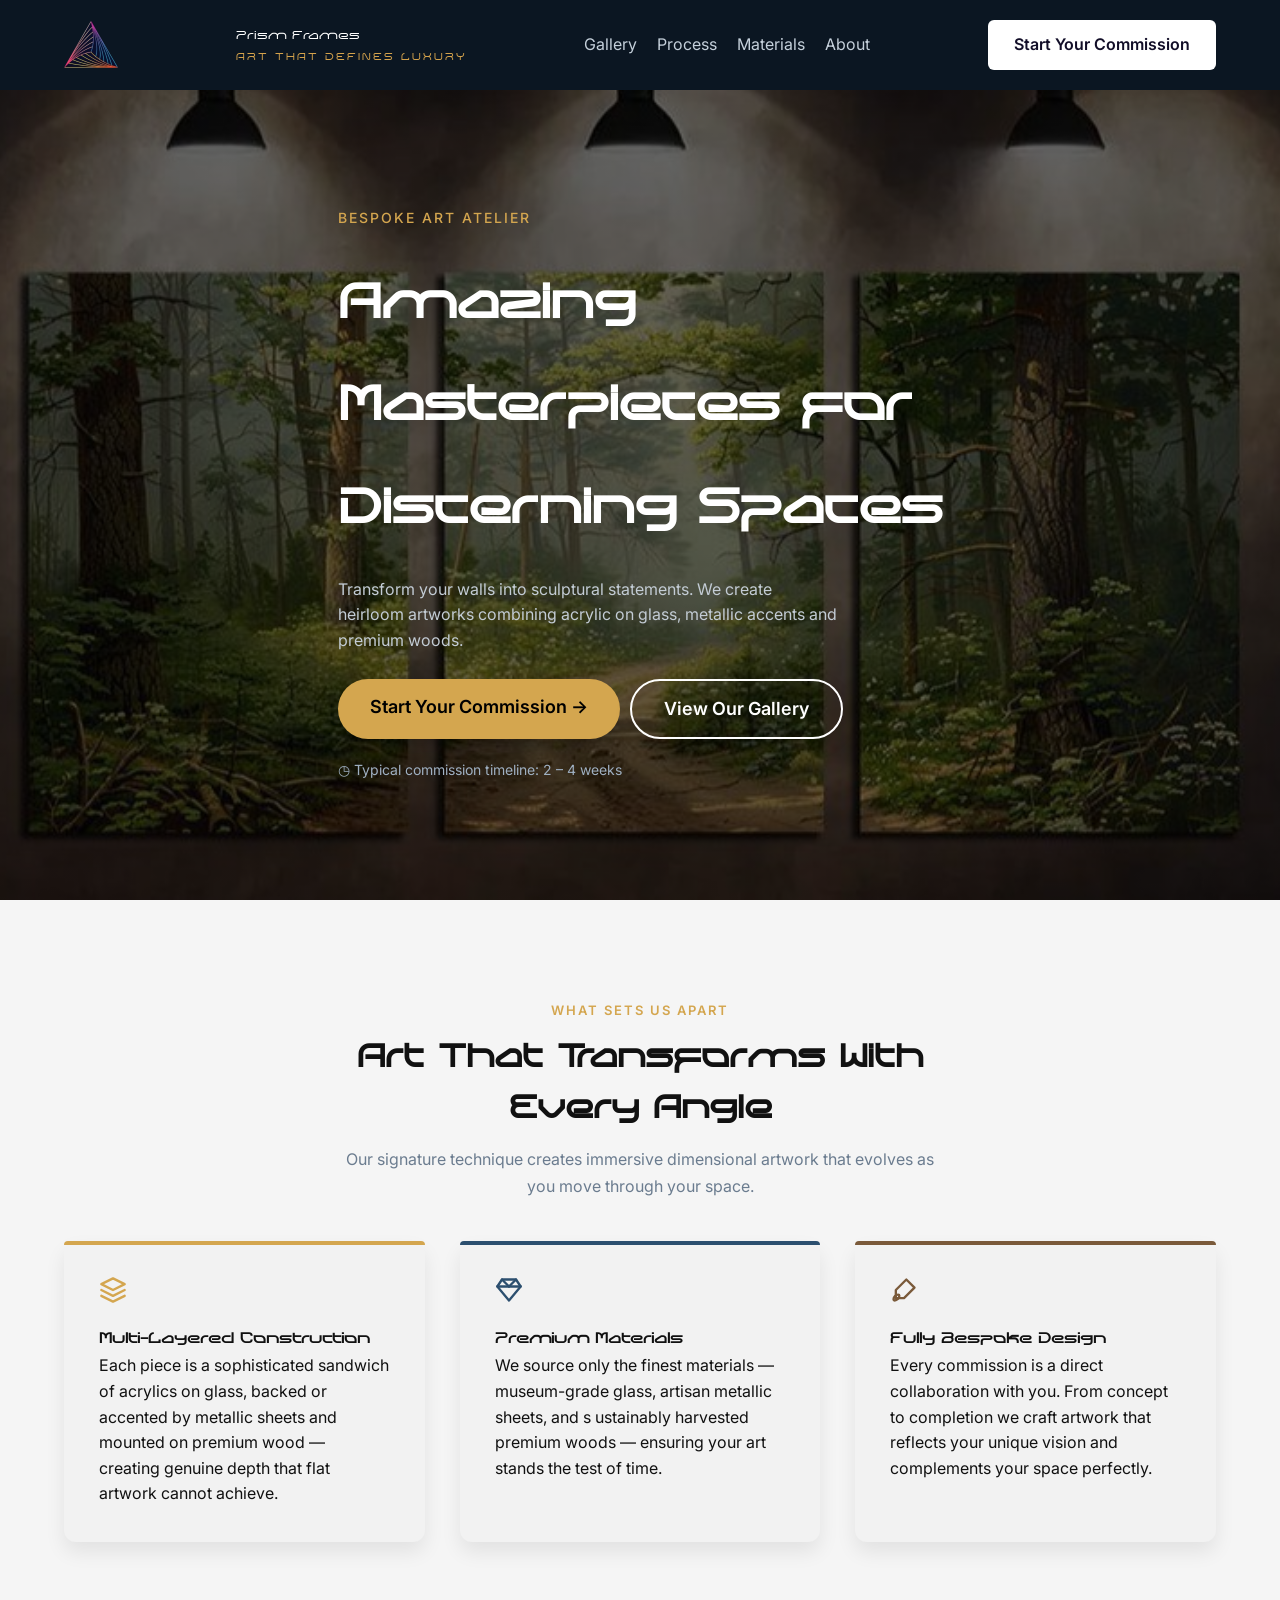
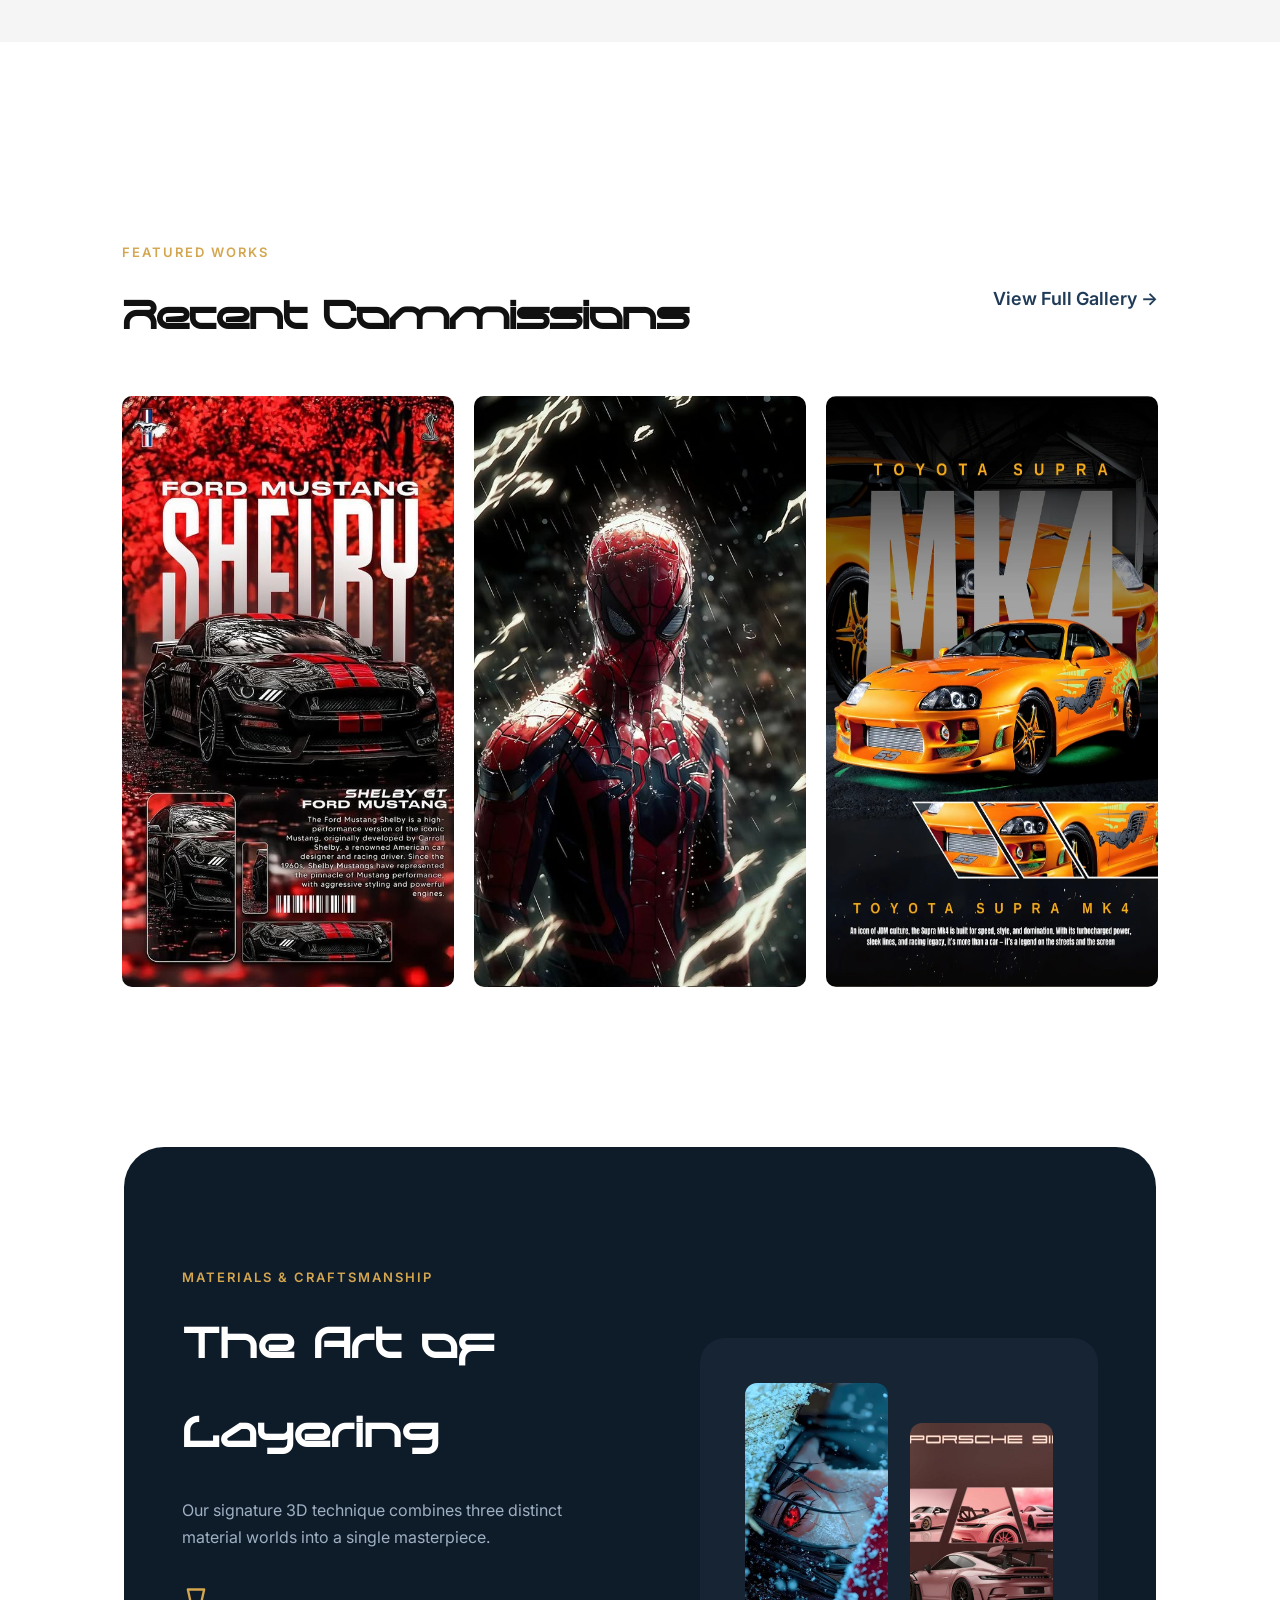
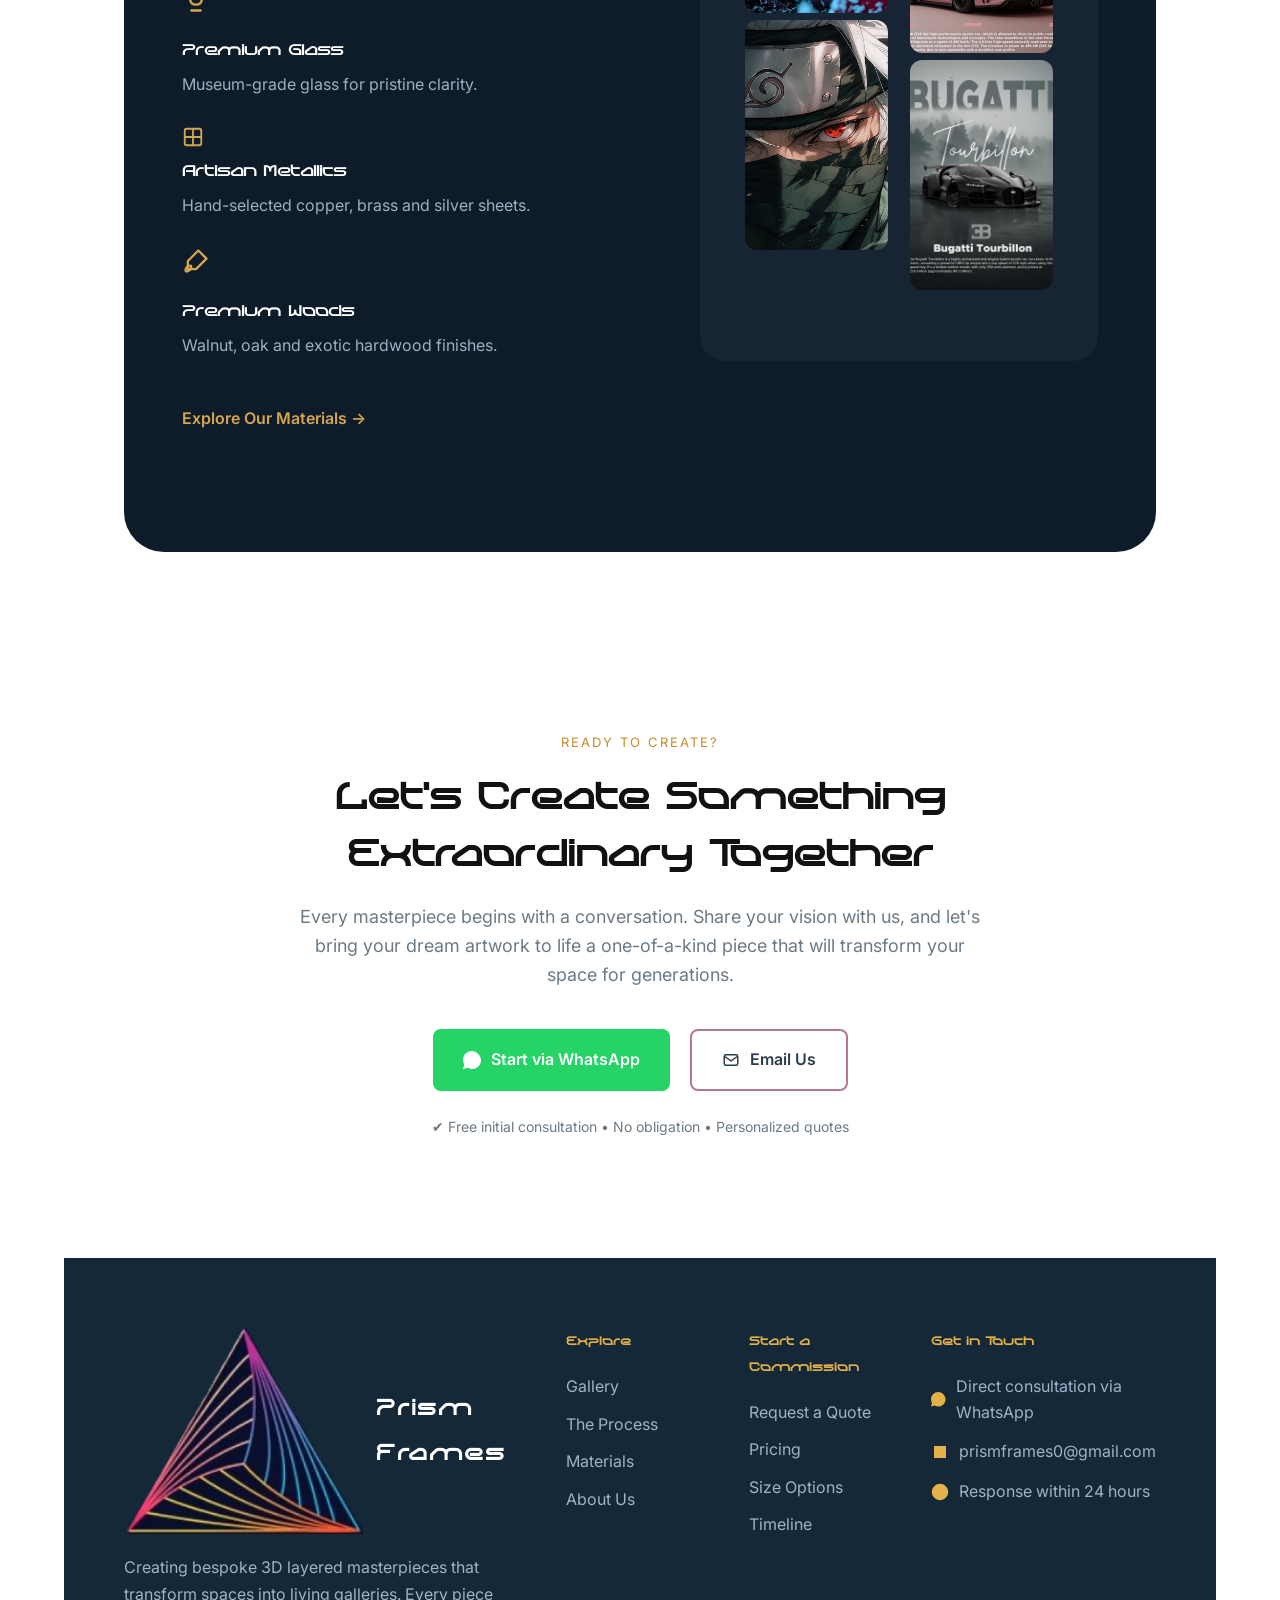
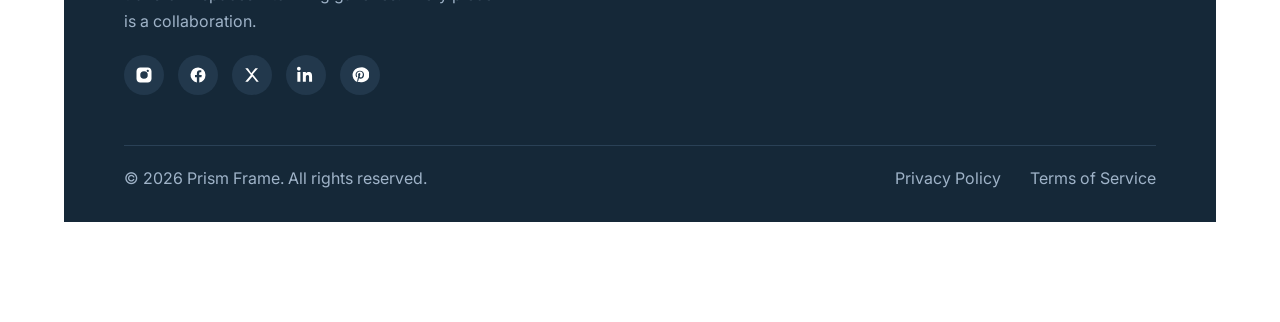
==== index.html @ 024e9307 "Update and rename Prismframe.html to index.html" ====
<!DOCTYPE html>
<html lang="en">
<head>

<meta charset="UTF-8">
<meta name="viewport" content="width=device-width, initial-scale=1.0">

<title>Prism Frames</title>
<link rel="icon" type="image/png" href="images/logo.png">

<link rel="stylesheet" href="style.css">

<link href="https://fonts.googleapis.com/css2?family=Inter:wght@300;400;500;600;700;800&display=swap" rel="stylesheet">

</head>
<div class="lightbox" id="lightbox">
<img id="lightbox-img">
</div>
<body>

<!-- NAVBAR -->

<header class="navbar">
    <img src="images/logo.png" alt="Prism Frames Logo" class="brand-logo">


<div class="brand-logo">
Prism Frames
 <p class="brand-slogan">ART THAT DEFINES LUXURY</p>
</div>

<nav>
<a href="gallery.html">Gallery</a>
<a href="process.html">Process</a>
<a href="materials.html">Materials</a>
<a href="aboutus.html">About</a>
</nav>


<a href="https://wa.me/919709239892" class="nav-btn">
Start Your Commission
</a>

</header>


<!-- HERO -->

<section class="hero reveal">

<div class="hero-content">

<p class="tag">BESPOKE ART ATELIER</p>

<h1>
Amazing <br>
Masterpieces for <br>
Discerning Spaces
</h1>

<p class="hero-text">
Transform your walls into sculptural statements. 
We create heirloom artworks combining acrylic on glass, 
metallic accents and premium woods.
</p>

<div class="hero-buttons">

<a href="https://wa.me/9709239892" class="gold-btn">
Start Your Commission →
</a>
    <a href="gallery.html" class="view-gallery">
        View Our Gallery
    </a>
</div>
<p class="timeline">◷ Typical commission timeline: 2 – 4 weeks</p>

</div>

</section>


<!-- FEATURES -->

<section class="features reveal">

<div class="features-header">

<p class="subtitle">WHAT SETS US APART</p>

<h2>Art That Transforms With Every Angle</h2>

<p class="desc">
Our signature technique creates immersive dimensional artwork
that evolves as you move through your space.
</p>

</div>
<div class="features-grid">

<!-- CARD 1 -->

<div class="feature-card gold">

<div class="icon">
<svg width="28" height="28" viewBox="0 0 24 24" fill="none" stroke="#d4a64f" stroke-width="2" stroke-linecap="round" stroke-linejoin="round">
<polygon points="12 2 2 7 12 12 22 7 12 2"></polygon>
<polyline points="2 12 12 17 22 12"></polyline>
<polyline points="2 17 12 22 22 17"></polyline>
</svg>
</div>

<h3>Multi-Layered Construction</h3>

<p>
Each piece is a sophisticated 
sandwich of acrylics on glass,
backed or accented by metallic
sheets and mounted on premium wood —
creating genuine depth that flat 
artwork cannot achieve.
</p>

</div>


<!-- CARD 2 -->

<div class="feature-card blue">

<div class="icon">
<svg width="28" height="28" viewBox="0 0 24 24" fill="none" stroke="#2c4f6f" stroke-width="2" stroke-linecap="round" stroke-linejoin="round">
<polygon points="6 3 18 3 22 9 12 21 2 9 6 3"></polygon>
<line x1="6" y1="3" x2="12" y2="9"></line>
<line x1="18" y1="3" x2="12" y2="9"></line>
<line x1="2" y1="9" x2="22" y2="9"></line>
</svg>
</div>

<h3>Premium Materials</h3>

<p>
We source only the finest 
materials — museum-grade glass,
artisan metallic sheets, and s
ustainably harvested premium woods —
ensuring your art stands the test of time.
</p>

</div>


<!-- CARD 3 -->

<div class="feature-card brown">

<div class="icon">

<svg width="28" height="28" viewBox="0 0 24 24" fill="none" stroke="#7a5a3a" stroke-width="2" stroke-linecap="round" stroke-linejoin="round">
<path d="M7 16c.5 0 1 .5 1 1 0 2-2 4-4 4-.5 0-1-.5-1-1 0-2 2-4 4-4z"/>
<path d="M14 3l7 7-9 9H5v-7l9-9z"/>
</svg>

</div>

<h3>Fully Bespoke Design</h3>

<p>
Every commission is a direct collaboration with you.
From concept to completion we craft artwork that reflects
your unique vision and complements your space perfectly.
</p>


</div>

</section>


<!-- RECENT COMMISSIONS -->

<section class="gallery reveal">
<section class="gallery">

<div class="gallery-header">

<div>
<p class="subtitle">FEATURED WORKS</p>
<h2 class="gallery-title">Recent Commissions</h2>
</div>

<a href="gallery.html" class    ="view-link">
        View Full Gallery →
    </a>

</div>

<div class="gallery-grid">

<div class="gallery-item">
<img src="images/img1.jpg">
<div class="overlay">
<h3>Ford Mustang Shelby</h3>
</div>
</div>

<div class="gallery-item">
<img src="images/img2.jpg">
<div class="overlay">
<h3>Iron Spider </h3>
</div>
</div>

<div class="gallery-item">
<img src="images/img3.jpg">
<div class="overlay">
<h3>Toyota Supra MK4</h3>
</div>
</div>

</div>

</section>


<!-- MATERIALS -->

<section class="materials reveal">

<div class="materials-wrapper">

<div class="materials-left">

<p class="subtitle">MATERIALS & CRAFTSMANSHIP</p>

<h2>The Art of Layering</h2>

<p class="desc">
Our signature 3D technique combines three distinct
material worlds into a single masterpiece.
</p>

<div class="feature">
    <div class="icon">
<svg width="22" height="22" viewBox="0 0 24 24" fill="none" stroke="#d4a64f" stroke-width="2" stroke-linecap="round" stroke-linejoin="round">

<path d="M5 3h14l-2 9a5 5 0 0 1-5 4 5 5 0 0 1-5-4L5 3z"></path>
<line x1="8" y1="21" x2="16" y2="21"></line>

</svg>
</div>
<h3>Premium Glass</h3>
<p>Museum-grade glass for pristine clarity.</p>
</div>

<div class="feature">
    <svg width="22" height="22" viewBox="0 0 24 24" fill="none" stroke="#d4a64f" stroke-width="2" stroke-linecap="round" stroke-linejoin="round">

<rect x="3" y="3" width="18" height="18" rx="2"></rect>
<line x1="3" y1="12" x2="21" y2="12"></line>
<line x1="12" y1="3" x2="12" y2="21"></line>

</svg>
<h3>Artisan Metallics</h3>
<p>Hand-selected copper, brass and silver sheets.</p>
</div>

<div class="feature">
    <div class="icon">
<svg width="22" height="22" viewBox="0 0 24 24" fill="none" stroke="#d4a64f" stroke-width="2" stroke-linecap="round" stroke-linejoin="round">
<path d="M7 16c.5 0 1 .5 1 1 0 2-2 4-4 4-.5 0-1-.5-1-1 0-2 2-4 4-4z"/>
<path d="M14 3l7 7-9 9H5v-7l9-9z"/>
</svg>
</div>  
<h3>Premium Woods</h3>
<p>Walnut, oak and exotic hardwood finishes.</p>
</div>

<a href="materials.html"class="materials-link">Explore Our Materials →</a>

</div>


<div class="materials-right">

<div class="materials-grid">

<img src="images/img4.jpg">
<img src="images/img5.jpg">
<img src="images/img6.jpg">
<img src="images/img7.jpg">

</div>

</div>

</div>

</section>


<!-- CTA -->

<section class="cta-section">

<p class="cta-top">READY TO CREATE?</p>

<h2 class="cta-title">
Let’s Create Something<br>
Extraordinary Together
</h2>

<p class="cta-text">
Every masterpiece begins with a conversation. Share your vision with us,
and let's bring your dream artwork to life a one-of-a-kind piece that
will transform your space for generations.
</p>

<div class="cta-buttons">

<a href="https://wa.me/9709239892?text=Hello%20I%20am%20interested%20in%20a%20custom%20artwork"
class="cta-btn whatsapp"
target="_blank">

<svg width="18" height="18" viewBox="0 0 24 24" fill="white">
<path d="M20 3.5A11.94 11.94 0 0012.04 0C5.39 0 .02 5.37.02 12.01c0 2.12.55 4.19 1.6 6.01L0 24l6.17-1.61a11.9 11.9 0 005.87 1.5h.01c6.64 0 12.02-5.37 12.02-12.01A11.9 11.9 0 0020 3.5z"/>
</svg>

Start via WhatsApp
</a>

<a href="mailto:prismframes0@gmail.com" class="cta-btn email">

<svg width="18" height="18" viewBox="0 0 24 24" fill="none" stroke="currentColor" stroke-width="2">
<rect x="3" y="5" width="18" height="14" rx="2"/>
<path d="M3 7l9 6 9-6"/>
</svg>

Email Us
</a>

</div>

<p class="cta-note">
✔ Free initial consultation • No obligation • Personalized quotes
</p>

</section>


<!-- FOOTER -->

<footer class="site-footer">

<div class="footer-container">

<!-- LEFT -->
<div class="footer-brand">

<div class="footer-logo">
<img src="images/logo2.png" alt="Prism Frames">
<span class="brand-name">Prism Frames</span>
</div>

<p>
Creating bespoke 3D layered masterpieces that transform spaces into living galleries.
Every piece is a collaboration.
</p>

<div class="social-icons">

<a href="https://www.instagram.com/prism_frames" class="social">

<!-- Instagram -->
<svg viewBox="0 0 24 24">
<path d="M7 2C4.2 2 2 4.2 2 7v10c0 2.8 2.2 5 5 5h10c2.8 0 5-2.2 5-5V7c0-2.8-2.2-5-5-5H7zm5 5a5 5 0 110 10 5 5 0 010-10zm6.5-.5a1.5 1.5 0 11-3.001-.001A1.5 1.5 0 0118.5 6.5z"/>
</svg>

</a>

<a href="https://www.facebook.com/share/1DdJ3RttHo/" class="social">

<!-- Facebook -->
<svg viewBox="0 0 24 24">
<path d="M22 12a10 10 0 10-11.5 9.9v-7H8v-3h2.5V9.5c0-2.5 1.5-3.9 3.7-3.9 1.1 0 2.2.2 2.2.2v2.4h-1.2c-1.2 0-1.6.7-1.6 1.5V12H17l-.4 3h-2.9v7A10 10 0 0022 12z"/>
</svg>

</a>

<a href="https://x.com/Prism_Frames" class="social">

<!-- X -->
<svg viewBox="0 0 24 24">
<path d="M3 3l7.5 9L3 21h3.5l6-7 5.5 7H21l-8-10 7-8h-3.5l-5.5 6.5L6.5 3z"/>
</svg>

</a>

<a href="#" class="social">

<!-- LinkedIn -->
<svg viewBox="0 0 24 24">
<path d="M4.98 3.5C4.98 4.9 3.9 6 2.5 6S0 4.9 0 3.5 1.1 1 2.5 1 4.98 2.1 4.98 3.5zM.5 8h4v13h-4V8zm7.5 0h3.8v1.8h.1c.5-.9 1.8-1.8 3.6-1.8 3.9 0 4.6 2.6 4.6 6V21h-4v-5.7c0-1.4 0-3.2-2-3.2s-2.3 1.5-2.3 3.1V21h-4V8z"/>
</svg>

</a>

<a href="https://pin.it/6eD6Xd6Yu" class="social">

<!-- Pinterest -->
<svg viewBox="0 0 24 24">
<path d="M12 2a10 10 0 00-3.6 19.3c-.1-.8-.2-2 .1-2.8l1.3-5.5s-.3-.6-.3-1.4c0-1.3.8-2.3 1.8-2.3.8 0 1.2.6 1.2 1.3 0 .8-.5 2-.8 3.1-.2.9.4 1.6 1.3 1.6 1.6 0 2.8-1.7 2.8-4.2 0-2.2-1.6-3.8-4-3.8-2.7 0-4.3 2-4.3 4.1 0 .8.3 1.7.7 2.1.1.1.1.2.1.3l-.3 1.2c0 .2-.2.2-.3.1-1-.5-1.6-2.1-1.6-3.4 0-2.8 2-5.3 5.8-5.3 3.1 0 5.5 2.2 5.5 5.1 0 3.1-2 5.6-4.7 5.6-.9 0-1.8-.5-2.1-1l-.6 2.4c-.2.8-.7 1.8-1 2.4.8.2 1.6.3 2.5.3A10 10 0 1012 2z"/>
</svg>

</a>

</div>
</div>

<!-- EXPLORE -->
<div class="footer-column">
<h4>Explore</h4>
<a href="gallery.html">Gallery</a>
<a href="process.html">The Process</a>
<a href="material.html">Materials</a>
<a href="aboutus.html">About Us</a>
</div>

<!-- COMMISSION -->
<div class="footer-column">
<h4>Start a Commission</h4>
<a href="https://wa.me/9709239892?text=Hello%20I%20am%20interested%20in%20a%20custom%20artwork%20and%20request%20a%20quote">Request a Quote</a>
<a href="https://wa.me/9709239892?text=Hello%20I%20want%20to%20inquire%20my%20order%20ID:">Pricing</a>
<a href="https://wa.me/9709239892">Size Options</a>
<a href="https://wa.me/9709239892">Timeline</a>
</div>

<!-- CONTACT -->
<div class="footer-column">
<h4>Get in Touch</h4>

<div class="contact-item">
<svg viewBox="0 0 24 24">
<path d="M20 3.5A11.94 11.94 0 0012.04 0C5.39 0 .02 5.37.02 12.01c0 2.12.55 4.19 1.6 6.01L0 24l6.17-1.61a11.9 11.9 0 005.87 1.5h.01c6.64 0 12.02-5.37 12.02-12.01A11.9 11.9 0 0020 3.5z"/>
</svg>
<span>Direct consultation via WhatsApp</span>
</div>

<div class="contact-item">
<svg viewBox="0 0 24 24">
<path d="M4 4h16v16H4z"/>
</svg>
<span>prismframes0@gmail.com</span>
</div>

<div class="contact-item">
<svg viewBox="0 0 24 24">
<path d="M12 1a11 11 0 1011 11A11 11 0 0012 1zm1 11.5V6h-2v7h6v-2z"/>
</svg>
<span>Response within 24 hours</span>
</div>

</div>

</div>

<div class="footer-bottom">

<p>© 2026 Prism Frame. All rights reserved.</p>

<div class="footer-links">
<a href="privacy.html">Privacy Policy</a>
<a href="terms.html">Terms of Service</a>
</div>

</div>

</footer>


<script src="script.js"></script>

</body>
</html>
---- style.css ----
@font-face{
font-family:'neofolia';
src:url('./font/neofolia.ttf') format('truetype');
font: weight -25px;
font-style:normal;
}
*{
margin:0;
padding:0;
box-sizing:border-box;
font-family:'Inter', sans-serif ;
}

body{
background:#0b1622;
color:white;
line-height:1.6;
font-family:'Inter', sans-serif;
}
h1,h2,h3,h4,h5,h6{
font-family:'neofolia', sans-serif;
}
.brand-header{
display:flex;
align-items:center;
justify-content:center;
gap:12px;
padding:15px 0;
}

.brand-logo{
width:auto;
height:auto;
font-family:'neofolia', sans-serif;
}

.brand-text{
display:flex;
flex-direction:column;
line-height:1.1;

}

.brand-title{
color:white;
font-size:32px;
margin:0;
}

.brand-slogan{
color:#d4a24c;
font-size:13px;
letter-spacing:2px;
margin:0;
font-family:'neofolia', sans-serif;
}
.lightbox{
position:fixed;
top:0;
left:0;
width:100%;
height:100%;
background:rgba(0,0,0,.9);
display:none;
align-items:center;
justify-content:center;
z-index:1000;
}

.lightbox img{
max-width:90%;
max-height:90%;
border-radius:10px;
}
/* NAVBAR */

.navbar{
display:flex;
justify-content:space-between;
align-items:center;
padding:20px 5%;
}

nav{
display:flex;
gap:20px;
}

nav a{
color:#c5d0db;
text-decoration:none;
}

.nav-btn{
display:inline-block;
padding:12px 26px;
background:#ffffff;   /* dark blue */
color:rgb(18, 14, 40);
font-size:16px;
font-weight:600;
text-decoration:none;
border-radius:6px;    /* slightly rounded like image */
transition:all 0.3s ease;
}

.nav-btn:hover{
background:#2f3d4f;
}

/* HERO */
.tag{
color:#d4a64f;
font-size:14px;
letter-spacing:2px;
font-weight:500;
margin-bottom:10px;
}

.hero{
min-height:90vh;
display:flex;
align-items:center;
text-align:left;
justify-content:center;   /* horizontal center */
padding:80px 5%;
background:
linear-gradient(rgba(0,0,0,.6),rgba(0,0,0,.6)),
url(images/hero.jpg);
background-size:cover;
background-position:center;
background-repeat:no-repeat;
}

.hero h1{
font-size:64px;
margin:20px 0;
}
.timeline{
margin-top:20px;
color:#9fb0c2;
font-size:14px;
display:flex;
align-items:center;
gap:8px;
}
.hero-text{
color:#c3ccd5;
max-width:500px;
}

.hero-buttons{
margin-top:25px;
display:flex;
gap:10px;
}

.gold-btn{
background:#d4a64f;
display: inline-block;
    padding: 14px 32px; 
    border: 2px  ;
    color: rgb(0, 0, 0);
    text-decoration: none;
    font-size: 18px;
    font-weight: 600;
    border-radius: 30px;
    transition: all 0.3s ease;
    box-shadow: 0 6px 15px rgba(0,0,0,0.2);
}
.gold_btn:hover{
    transform: translateY(-3px);
    box-shadow: 0 10px 20px rgba(0,0,0,0.3);
}

.view-gallery{
    display: inline-block;
    padding: 14px 32px;
    background: transparent;
    border: 2px solid ;
    color: white;
    text-decoration: none;
    font-size: 18px;
    font-weight: 600;
    border-radius: 30px;
    transition: all 0.3s ease;
    box-shadow: 0 6px 15px rgba(0,0,0,0.2);
}

.view-gallery:hover{
    transform: translateY(-3px);
    box-shadow: 0 10px 20px rgba(0,0,0,0.3);
}
.outline-btn{
border:1px solid white;
background:transparent;
color:white;
padding:14px 24px;
border-radius:6px;
}

/* FEATURES */

.features{
background:#f5f5f5;
color:#111;
padding:100px 5%;
text-align:center;
}
/* FEATURES HEADER */

.features-header{
text-align:center;
margin:0 auto;
max-width:900px;
display:flex;
flex-direction:column;
align-items:center;
}

.features-header h2{
text-align:center;
margin:10px auto 15px auto;
line-height:1.2;
font-size:42px;
max-width:700px;
}
.features-header p{
text-align:center;
max-width:600px;
margin:0 auto;
}

.features-header .desc{
color:#6b7c8f;
line-height:1.7;
}
.subtitle{
color:#d4a64f;   /* gold color */
font-size:13px;
letter-spacing:2px;
font-weight:600;
margin-bottom:10px;
text-transform:uppercase;
}

.features-grid{
display:grid;
grid-template-columns:repeat(3,1fr);
gap:35px;
margin-top:40px;
}

.feature-card{
background:white;
padding:30px;
border-radius:10px;
box-shadow:0 10px 20px rgba(0,0,0,.1);
text-align:left;
}
.feature-card{
background:#f2f2f2;
padding:35px;
border-radius:12px;
position:relative;
box-shadow:0 10px 20px rgba(0,0,0,.08);
text-align:left;
}

/* TOP COLOR BAR */

.feature-card::before{
content:"";
position:absolute;
top:0;
left:0;
width:100%;
height:4px;
border-radius:12px 12px 0 0;
}

/* COLORS */

.feature-card.gold::before{
background:#d4a64f;
}

.feature-card.blue::before{
background:#2c4f6f;
}

.feature-card.brown::before{
background:#7a5a3a;
}

/* ICON */

.icon{
margin-bottom:20px;
}
.icon svg{
width:28px;
height:28px;
display:block;
}



/* GALLERY */

/* RECENT COMMISSIONS */

.gallery{
padding:100px 5%;
background:#ffffff;
color:#111;
}

.gallery-header{
display:flex;
justify-content:space-between;
align-items:center;
margin-bottom:40px;
}
.gallery-title{
font-size:52px;
font-weight:800;
color:#111;
margin-top:5px;
letter-spacing:-1px;
}

.gallery-grid{
display:grid;
grid-template-columns:repeat(3,1fr);
gap:20px;
}

/* IMAGE CARD */

.gallery-item{
position:relative;
overflow:hidden;
border-radius:10px;
cursor:pointer;
}

.gallery-item img{
width:100%;
height:100%;
display:block;
transition:transform .5s;
}
.view-link{
    font-size:18px;
    font-weight:600;
    color:#1f3b57;   /* dark blue like the image */
    text-decoration:none;
    transition:0.3s;
    float:right;
}

.view-link:hover{
    color:#d4af37;   /* gold hover effect */
}

/* ZOOM EFFECT */

.gallery-item:hover img{
transform:scale(1.08);
}

/* OVERLAY */

.overlay{
position:absolute;;
bottom:0;
left:0;
width:100%;
height:100%;
background:linear-gradient(transparent,rgba(0,0,0,.7));
display:flex;
align-items:flex-end;
padding:20px;
opacity:0;
transition:.4s;
}

.overlay h3{
color:white;
font-size:25px;
}

.gallery-item:hover .overlay{
opacity:1;
}

/* MATERIALS */

/* ========================= */
/* MATERIALS SECTION DESIGN */
/* ========================= */

.materials{
padding:120px 5%;
background:#0e1b29;
border-radius:40px;
margin:60px;
color:white; 
}

/* LAYOUT */

.materials-wrapper{
display:grid;
grid-template-columns:1.1fr 1fr;
gap:80px;
align-items:center;
}

/* LEFT SIDE */

.materials-left h2{
font-size:56px;
margin:10px 0 20px;
}

.desc{
color:#9fb0c2;
max-width:520px;
margin-bottom:35px;
line-height:1.7;
}

.feature{
margin-bottom:28px;
}

.feature h3{
font-size:20px;
margin-bottom:6px;
}

.feature p{
color:#9fb0c2;
}

.materials-link{
display:inline-block;
margin-top:20px;
color:#d4a64f;
font-weight:600;
text-decoration:none;
cursor:pointer;
}

/* RIGHT SIDE PANEL */

.materials-right{
background:#162433;
padding:45px;
border-radius:25px;
}

/* GRID */

.materials-grid{
display:grid;
grid-template-columns:repeat(2,1fr);
grid-template-rows:repeat(2,1fr);
gap:22px;
}

.materials-grid img{
width:100%;
height :90%; 
border-radius:12px;
object-fit:cover;
}

/* STAGGERED LOOK */

.materials-grid img:nth-child(2){
transform:translateY(40px);
}

.materials-grid img:nth-child(3){
transform:translateY(-40px);
}

/* CTA */

.cta{
background:#f5f5f5;
color:#111;
text-align:center;
padding:100px 20px;
}

.cta h2{
font-size:40px;
margin:20px 0;
}

.whatsapp{
background:#25d366;
border:none;
padding:14px 22px;
border-radius:6px;
color:white;
}

.email{
border:1px solid #333;
background:none;
padding:14px 22px;
border-radius:6px;
}
.cta-section{
text-align:center;
padding:120px 20px;
max-width:900px;
margin:auto;
}

.cta-top{
color:#c88b2b;
letter-spacing:2px;
font-size:13px;
margin-bottom:15px;
}

.cta-title{
font-size:48px;
font-weight:700;
line-height:1.2;
margin-bottom:20px;
}

.cta-text{
color:#6c7a86;
max-width:700px;
margin:auto;
margin-bottom:40px;
font-size:18px;
}

.cta-buttons{
display:flex;
justify-content:center;
gap:20px;
margin-bottom:25px;
flex-wrap:wrap;
}

.cta-btn{
display:flex;
align-items:center;
gap:10px;
padding:16px 30px;
border-radius:8px;
text-decoration:none;
font-weight:600;
font-size:16px;
transition:0.3s;
}

.whatsapp{
background:#25d366;
color:white;
}

.whatsapp:hover{
background:#25d366
}

.email{
border:2px solid #b67986;
color:#2f3e4e;
}

.email:hover{
background:#d79a9a;
color:white;
}

.cta-note{
color:#6c7a86;
font-size:14px;
margin-top:20px;
}

/* FOOTER */

.site-footer{
background:#152838;
color:#9fb3c8;
padding:70px 60px 30px;
}

.footer-container{
display:grid;
grid-template-columns:2fr 1fr 1fr 1.5fr;
gap:60px;
max-width:1400px;
margin:auto;
}

.footer-logo{
display:flex;
align-items:center;
gap:12px;
font-weight:600;
font-size:52px;
color:white;
}

.footer-logo img{
width:240px;
}

.footer-brand p{
margin:20px 0;
line-height:1.7;
}

.footer-column h4{
color:#e4b14a;
margin-bottom:20px;
}

.footer-column a{
display:block;
color:#9fb3c8;
margin-bottom:12px;
text-decoration:none;
}

.footer-column a:hover{
color:white;
}

.social-icons{
display:flex;
gap:14px;
margin-top:20px;
}

.social{
width:40px;
height:40px;
border-radius:50%;
background:#22384c;
display:flex;
align-items:center;
justify-content:center;
}

.social svg{
width:18px;
fill:white;
}

.contact-item{
display:flex;
gap:10px;
margin-bottom:14px;
align-items:center;
}

.contact-item svg{
width:18px;
fill:#e4b14a;
}

.footer-bottom{
border-top:1px solid #2a4156;
margin-top:50px;
padding-top:20px;
display:flex;
justify-content:space-between;
max-width:1400px;
margin-left:auto;
margin-right:auto;
}

.footer-links a{
margin-left:25px;
color:#9fb3c8;
text-decoration:none;
}

.footer-links a:hover{
color:white;
}
.brand-name{
font-family:"neofolia", serif;
font-weight:600;
letter-spacing:2px;
font-size:28px;
}
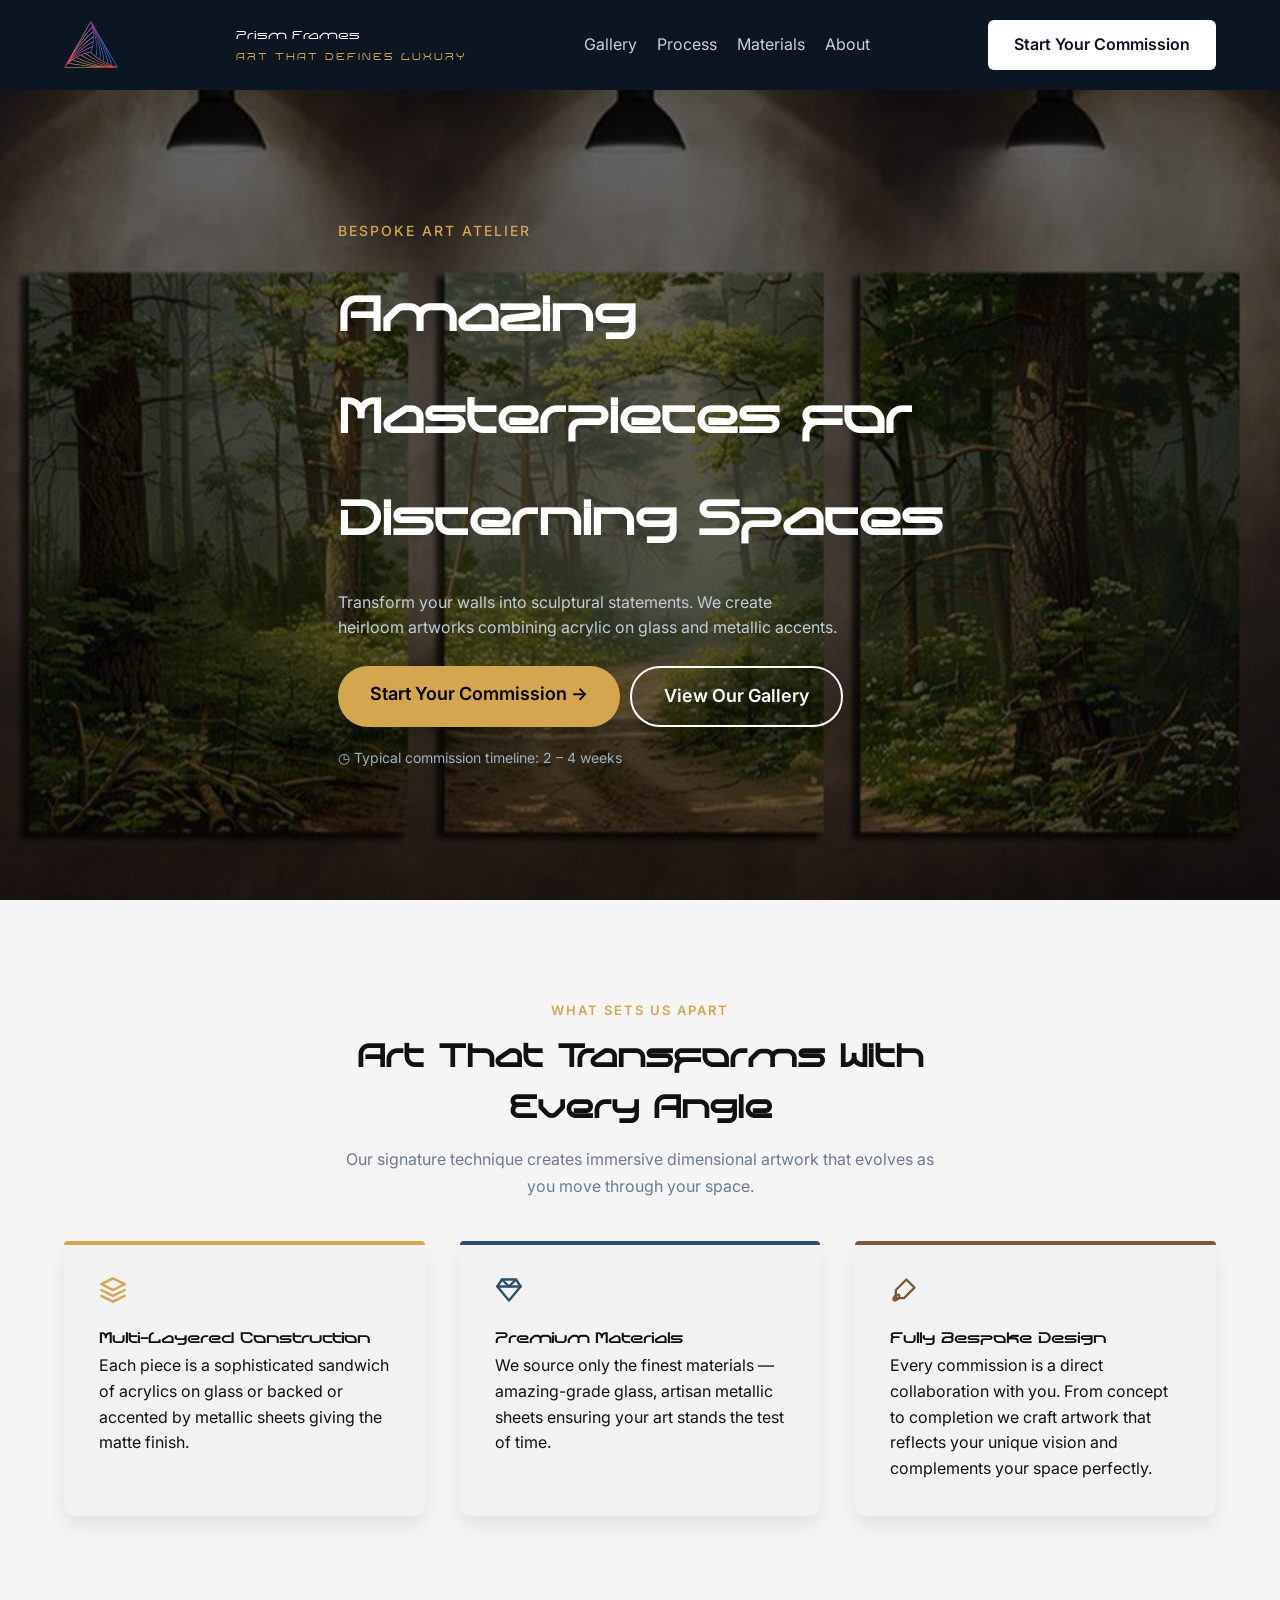
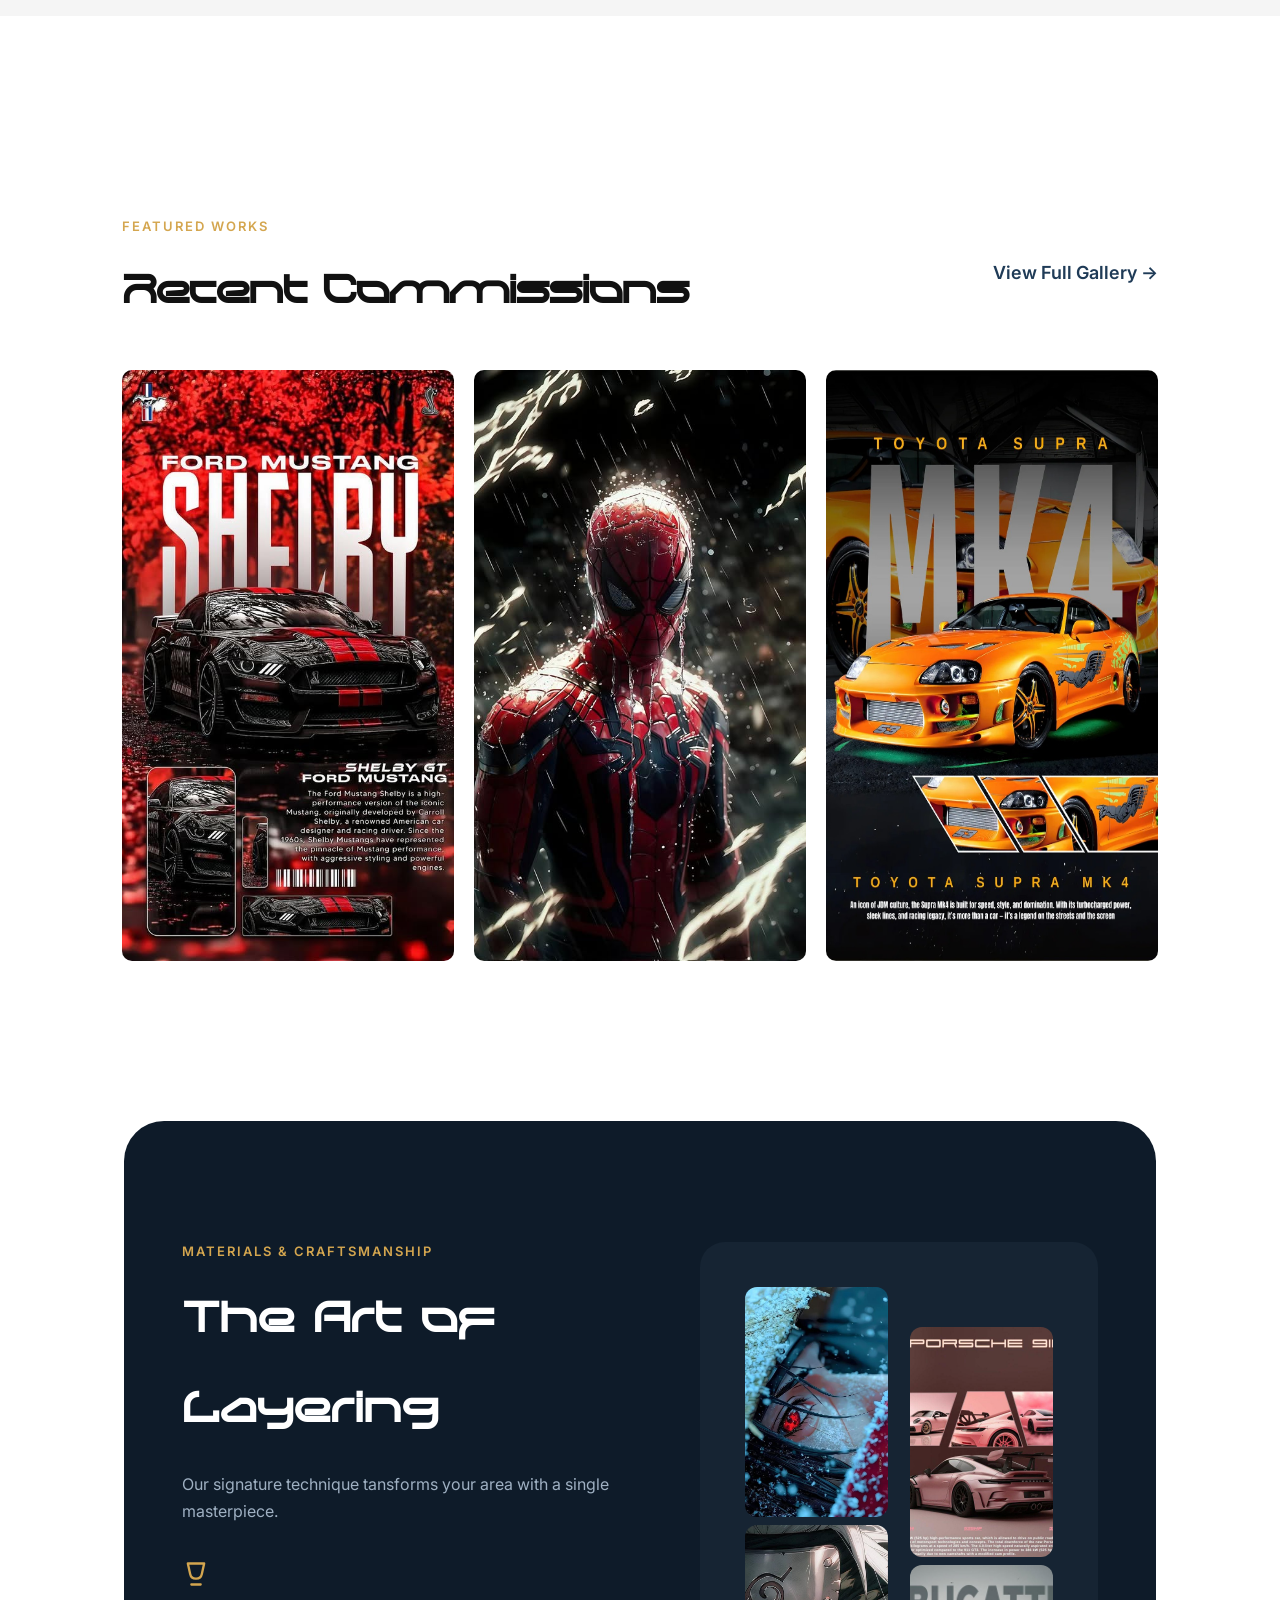
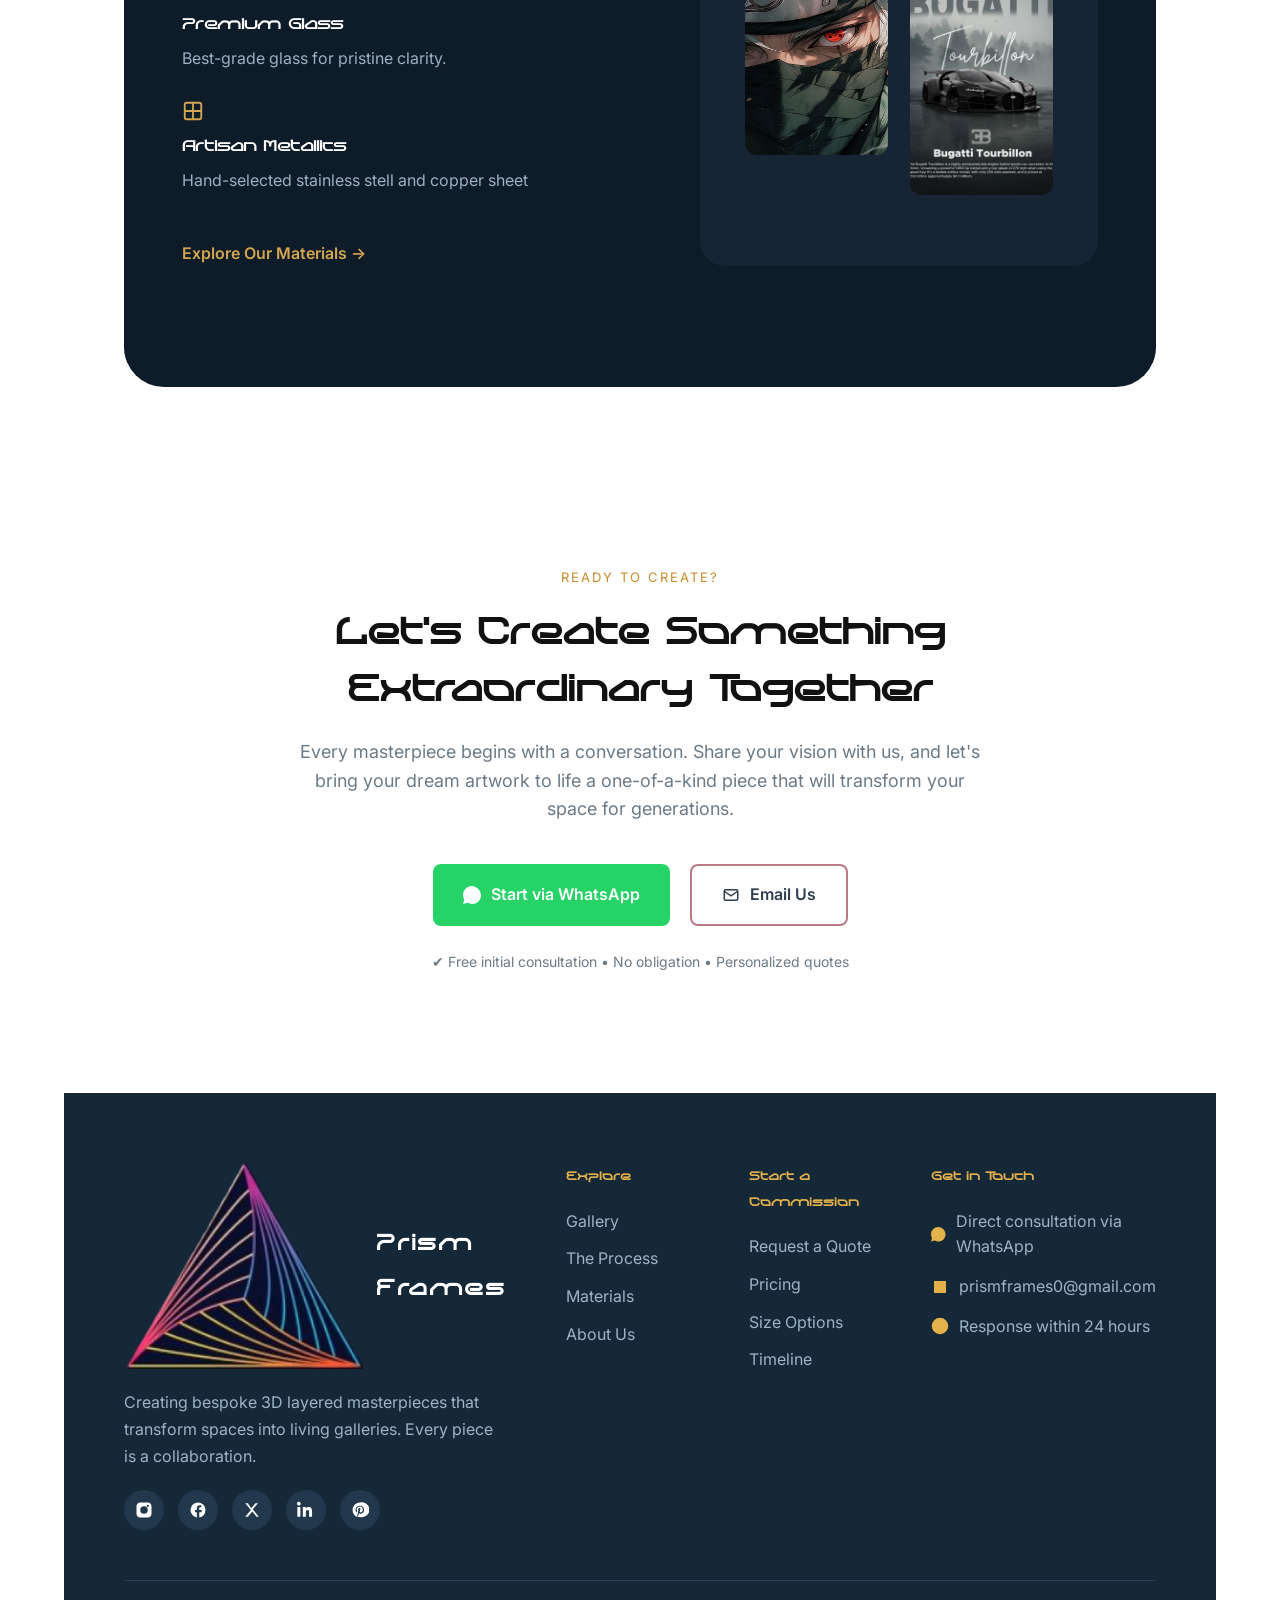
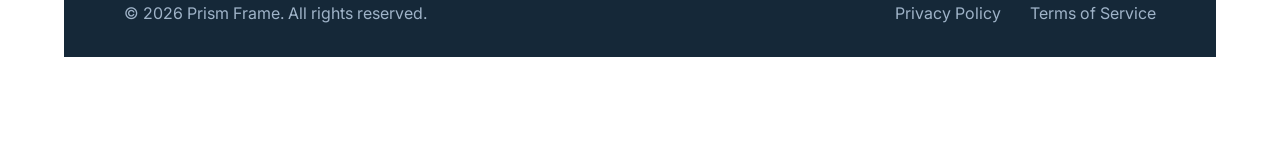
==== commit be24d454: "Update index.html" ====
--- a/index.html
+++ b/index.html
@@ -60,8 +60,8 @@
 
 <p class="hero-text">
 Transform your walls into sculptural statements. 
-We create heirloom artworks combining acrylic on glass, 
-metallic accents and premium woods.
+We create heirloom artworks combining acrylic on glass and 
+metallic accents.
 </p>
 
 <div class="hero-buttons">
@@ -114,11 +114,9 @@
 
 <p>
 Each piece is a sophisticated 
-sandwich of acrylics on glass,
+sandwich of acrylics on glass or
 backed or accented by metallic
-sheets and mounted on premium wood —
-creating genuine depth that flat 
-artwork cannot achieve.
+sheets giving the matte finish.
 </p>
 
 </div>
@@ -141,9 +139,8 @@
 
 <p>
 We source only the finest 
-materials — museum-grade glass,
-artisan metallic sheets, and s
-ustainably harvested premium woods —
+materials — amazing-grade glass,
+artisan metallic sheets 
 ensuring your art stands the test of time.
 </p>
 
@@ -236,8 +233,8 @@
 <h2>The Art of Layering</h2>
 
 <p class="desc">
-Our signature 3D technique combines three distinct
-material worlds into a single masterpiece.
+Our signature technique tansforms your 
+area with a single masterpiece.
 </p>
 
 <div class="feature">
@@ -250,7 +247,7 @@
 </svg>
 </div>
 <h3>Premium Glass</h3>
-<p>Museum-grade glass for pristine clarity.</p>
+<p>Best-grade glass for pristine clarity.</p>
 </div>
 
 <div class="feature">
@@ -262,19 +259,10 @@
 
 </svg>
 <h3>Artisan Metallics</h3>
-<p>Hand-selected copper, brass and silver sheets.</p>
-</div>
-
-<div class="feature">
-    <div class="icon">
-<svg width="22" height="22" viewBox="0 0 24 24" fill="none" stroke="#d4a64f" stroke-width="2" stroke-linecap="round" stroke-linejoin="round">
-<path d="M7 16c.5 0 1 .5 1 1 0 2-2 4-4 4-.5 0-1-.5-1-1 0-2 2-4 4-4z"/>
-<path d="M14 3l7 7-9 9H5v-7l9-9z"/>
-</svg>
-</div>  
-<h3>Premium Woods</h3>
-<p>Walnut, oak and exotic hardwood finishes.</p>
-</div>
+<p>Hand-selected stainless stell and copper sheet</p>
+</div>
+
+
 
 <a href="materials.html"class="materials-link">Explore Our Materials →</a>
 
@@ -396,7 +384,7 @@
 
 </a>
 
-<a href="#" class="social">
+<a href="https://www.linkedin.com/in/prism-frame" class="social">
 
 <!-- LinkedIn -->
 <svg viewBox="0 0 24 24">
@@ -482,3 +470,8 @@
 
 </body>
 </html>
+
+
+
+
+
